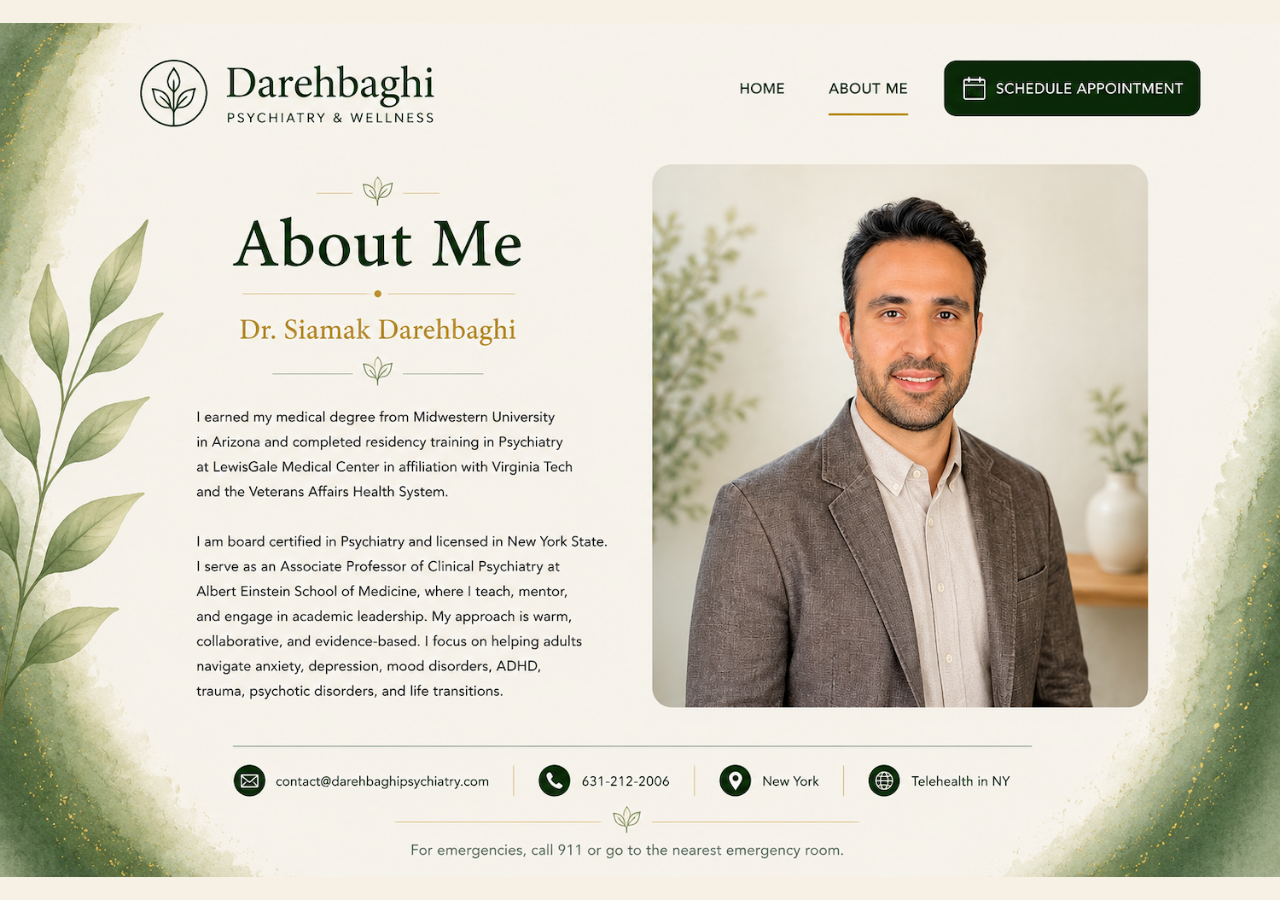
==== about.html @ 73bbe4ad "Add files via upload" ====
<!DOCTYPE html>
<html lang="en">
<head>
  <meta charset="UTF-8" />
  <meta name="viewport" content="width=device-width, initial-scale=1.0" />

  <title>About Dr. Siamak Darehbaghi | Board-Certified Psychiatrist in NY</title>
  <meta name="description" content="Dr. Siamak Darehbaghi is a board-certified psychiatrist licensed in New York State and Associate Professor of Clinical Psychiatry at Albert Einstein School of Medicine." />
  <meta name="robots" content="index, follow, max-image-preview:large" />
  <meta name="author" content="Darehbaghi Psychiatry & Wellness" />
  <link rel="canonical" href="https://darehbaghipsychiatry.com/about.html" />

  <meta property="og:type" content="profile" />
  <meta property="og:title" content="About Dr. Siamak Darehbaghi" />
  <meta property="og:description" content="Board-certified psychiatrist licensed in New York State." />
  <meta property="og:url" content="https://darehbaghipsychiatry.com/about.html" />
  <meta property="og:image" content="https://darehbaghipsychiatry.com/images/about-desktop.png" />
  <meta property="og:site_name" content="Darehbaghi Psychiatry & Wellness" />
  <meta property="og:locale" content="en_US" />

  <meta name="twitter:card" content="summary_large_image" />
  <meta name="twitter:title" content="About Dr. Siamak Darehbaghi" />
  <meta name="twitter:description" content="Board-certified psychiatrist licensed in New York State." />
  <meta name="twitter:image" content="https://darehbaghipsychiatry.com/images/about-desktop.png" />

  <link rel="icon" href="favicon.svg" type="image/svg+xml" />
  <link rel="manifest" href="site.webmanifest" />
  <link rel="preload" as="image" href="images/about-desktop.png" media="(min-width: 769px)" />
  <link rel="preload" as="image" href="images/about-phone.png" media="(max-width: 768px)" />
  <link rel="stylesheet" href="style.css" />

  <script type="application/ld+json">
{
  "@context": "https://schema.org",
  "@type": "Person",
  "@id": "https://darehbaghipsychiatry.com/about.html#dr-siamak-darehbaghi",
  "name": "Dr. Siamak Darehbaghi",
  "honorificPrefix": "Dr.",
  "jobTitle": "Board-Certified Psychiatrist",
  "worksFor": {
    "@id": "https://darehbaghipsychiatry.com/#practice"
  },
  "affiliation": {
    "@type": "EducationalOrganization",
    "name": "Albert Einstein School of Medicine"
  },
  "alumniOf": [
    {
      "@type": "EducationalOrganization",
      "name": "Midwestern University"
    },
    {
      "@type": "MedicalOrganization",
      "name": "LewisGale Medical Center"
    }
  ],
  "medicalSpecialty": "Psychiatry",
  "image": "https://darehbaghipsychiatry.com/images/about-desktop.png",
  "url": "https://darehbaghipsychiatry.com/about.html"
}
  </script>
  <script type="application/ld+json">
{
  "@context": "https://schema.org",
  "@type": [
    "MedicalBusiness",
    "Physician"
  ],
  "@id": "https://darehbaghipsychiatry.com/#practice",
  "name": "Darehbaghi Psychiatry & Wellness",
  "legalName": "Darehbaghi Psychiatry Wellness PLLC",
  "url": "https://darehbaghipsychiatry.com",
  "image": "https://darehbaghipsychiatry.com/images/home-desktop.png",
  "logo": "https://darehbaghipsychiatry.com/favicon.svg",
  "telephone": "+16312122006",
  "email": "contact@darehbaghipsychiatry.com",
  "address": {
    "@type": "PostalAddress",
    "addressRegion": "NY",
    "addressCountry": "US"
  },
  "areaServed": {
    "@type": "State",
    "name": "New York"
  },
  "medicalSpecialty": [
    "Psychiatry",
    "MentalHealth"
  ],
  "availableService": [
    {
      "@type": "MedicalTherapy",
      "name": "Psychiatric evaluation"
    },
    {
      "@type": "MedicalTherapy",
      "name": "Medication management"
    },
    {
      "@type": "MedicalTherapy",
      "name": "Supportive psychotherapy"
    },
    {
      "@type": "MedicalTherapy",
      "name": "Telehealth psychiatry in New York"
    }
  ],
  "knowsAbout": [
    "Anxiety",
    "Depression",
    "ADHD",
    "Mood disorders",
    "Trauma-related concerns",
    "Psychotic disorders",
    "Life transitions"
  ],
  "sameAs": [
    "https://care.headway.co/providers/siamak-darehbaghi-2"
  ]
}
  </script>
</head>

<body class="about">
  <main class="page-card" aria-label="About Dr. Siamak Darehbaghi">
    <picture>
      <source media="(max-width: 768px)" srcset="images/about-phone.png" />
      <img
        src="images/about-desktop.png"
        width="1500"
        height="1000"
        alt="About Dr. Siamak Darehbaghi, board-certified psychiatrist licensed in New York State and Associate Professor of Clinical Psychiatry at Albert Einstein School of Medicine."
        class="background-image"
        fetchpriority="high"
        decoding="async"
      />
    </picture>

    <a class="hotspot nav-home" href="index.html" aria-label="Home page"></a>
    <a class="hotspot about-logo-home" href="index.html" aria-label="Return to home from Darehbaghi Psychiatry & Wellness logo"></a>
    <a class="hotspot nav-about active-link" href="about.html" aria-label="About Dr. Siamak Darehbaghi"></a>
    <a class="hotspot schedule-link" href="https://care.headway.co/providers/siamak-darehbaghi-2" target="_blank" rel="noopener noreferrer" aria-label="Schedule an appointment through Headway"></a>
    <a class="hotspot email-link" href="mailto:contact@darehbaghipsychiatry.com" aria-label="Email contact@darehbaghipsychiatry.com"></a>
    <a class="hotspot phone-link" href="tel:+16312122006" aria-label="Call 631-212-2006"></a>

    <section class="sr-only" aria-label="About Dr. Siamak Darehbaghi">
      <h1>About Dr. Siamak Darehbaghi</h1>
      <p>Dr. Siamak Darehbaghi earned his medical degree from Midwestern University in Arizona and completed residency training in Psychiatry at LewisGale Medical Center in affiliation with Virginia Tech and the Veterans Affairs Health System.</p>
      <p>He is board certified in Psychiatry and licensed in New York State.</p>
      <p>He serves as an Associate Professor of Clinical Psychiatry at Albert Einstein School of Medicine, where he teaches, mentors, and engages in academic leadership.</p>
      <p>His approach is warm, collaborative, and evidence-based. He focuses on helping adults navigate anxiety, depression, mood disorders, ADHD, trauma, psychotic disorders, and life transitions.</p>
      <p>Email contact@darehbaghipsychiatry.com. Call 631-212-2006. For emergencies, call 911 or go to the nearest emergency room.</p>
    </section>
  </main>
</body>
</html>
---- style.css ----
* {
  box-sizing: border-box;
}

:root {
  --page-bg: #f6f0e5;
}

html,
body {
  margin: 0;
  min-height: 100%;
  background: var(--page-bg);
}

body {
  min-height: 100vh;
  display: flex;
  justify-content: center;
  align-items: center;
  overflow-x: hidden;
}

.page-card {
  position: relative;
  width: 100vw;
  max-width: calc(100vh * var(--ratio));
  aspect-ratio: var(--aspect);
  overflow: hidden;
  background: var(--page-bg);
}

body.home {
  --aspect: 1500 / 1000;
  --ratio: 1.50000000;
}

body.about {
  --aspect: 1500 / 1000;
  --ratio: 1.50000000;
}

.background-image {
  width: 100%;
  height: 100%;
  object-fit: contain;
  display: block;
  user-select: none;
  -webkit-user-drag: none;
}

.hotspot {
  position: absolute;
  display: block;
  z-index: 10;
  cursor: pointer;
  border-radius: 14px;
}

.hotspot:focus-visible {
  outline: 3px solid #b99a2d;
  outline-offset: 3px;
}

/*
  TESTING MODE:
  Uncomment this block to see the clickable areas.
*/
/*
.hotspot {
  border: 2px solid red;
  background: rgba(255, 0, 0, 0.10);
}
*/

/* HOME PAGE - DESKTOP */
body.home .nav-home {
  left: 76.5%;
  top: 8.0%;
  width: 5.8%;
  height: 4.0%;
}

body.home .nav-about {
  left: 83.6%;
  top: 8.0%;
  width: 9.0%;
  height: 4.0%;
}

body.home .schedule-link {
  left: 34.0%;
  top: 62.0%;
  width: 32.0%;
  height: 9.5%;
}

body.home .email-link {
  left: 16.0%;
  top: 78.0%;
  width: 24.0%;
  height: 5.2%;
}

body.home .phone-link {
  left: 41.8%;
  top: 78.0%;
  width: 13.0%;
  height: 5.2%;
}

/* ABOUT PAGE - DESKTOP */
body.about .nav-home {
  left: 56.0%;
  top: 6.7%;
  width: 5.2%;
  height: 3.6%;
}

body.about .nav-about {
  left: 62.7%;
  top: 6.7%;
  width: 8.5%;
  height: 3.6%;
}


/* ABOUT PAGE - LOGO HOME BUTTON */
body.about .about-logo-home {
  left: 10.5%;
  top: 3.6%;
  width: 24.0%;
  height: 9.2%;
}

/* Lowered and enlarged so the full schedule button is clickable */
body.about .schedule-link {
  left: 71.7%;
  top: 4.6%;
  width: 19.8%;
  height: 6.8%;
}

body.about .email-link {
  left: 17.8%;
  top: 87.0%;
  width: 20.5%;
  height: 4.8%;
}

body.about .phone-link {
  left: 41.3%;
  top: 86.9%;
  width: 12.5%;
  height: 4.8%;
}

/* Search-readable and screen-reader accessible text that mirrors the image content */
.sr-only {
  position: absolute;
  width: 1px;
  height: 1px;
  padding: 0;
  margin: -1px;
  overflow: hidden;
  clip: rect(0, 0, 0, 0);
  white-space: nowrap;
  border: 0;
}

@media (max-width: 768px) {
  body {
    display: block;
    min-height: 100vh;
    overflow-y: auto;
  }

  .page-card {
    width: 100vw;
    max-width: none;
    height: auto;
    overflow: visible;
    box-shadow: none;
  }

  body.home {
    --aspect: 850 / 1795;
    --ratio: 0.47353760;
  }

  body.about {
    --aspect: 850 / 1843;
    --ratio: 0.46120456;
  }

  .background-image {
    width: 100%;
    height: auto;
    object-fit: contain;
  }

  /* HOME PAGE - PHONE */
  body.home .nav-home {
    left: 36.8%;
    top: 6.2%;
    width: 10.0%;
    height: 2.8%;
  }

  body.home .nav-about {
    left: 52.0%;
    top: 6.2%;
    width: 16.0%;
    height: 2.8%;
  }

  body.home .schedule-link {
    left: 18.0%;
    top: 47.1%;
    width: 64.0%;
    height: 7.2%;
  }

  body.home .email-link {
    left: 21.0%;
    top: 58.6%;
    width: 61.0%;
    height: 4.7%;
  }

  body.home .phone-link {
    left: 21.0%;
    top: 66.0%;
    width: 40.0%;
    height: 4.5%;
  }

  /* ABOUT PAGE - PHONE */
  body.about .nav-home {
    left: 36.8%;
    top: 5.7%;
    width: 10.0%;
    height: 2.5%;
  }

  body.about .nav-about {
    left: 52.0%;
    top: 5.7%;
    width: 16.0%;
    height: 2.5%;
  }


  /* ABOUT PAGE - PHONE LOGO HOME BUTTON
     Hidden on phone because the phone about page does not have the top-left logo. */
  body.about .about-logo-home {
    left: 0;
    top: 0;
    width: 0;
    height: 0;
  }

  body.about .schedule-link,
  body.about .email-link,
  body.about .phone-link {
    left: 0;
    top: 0;
    width: 0;
    height: 0;
  }
}
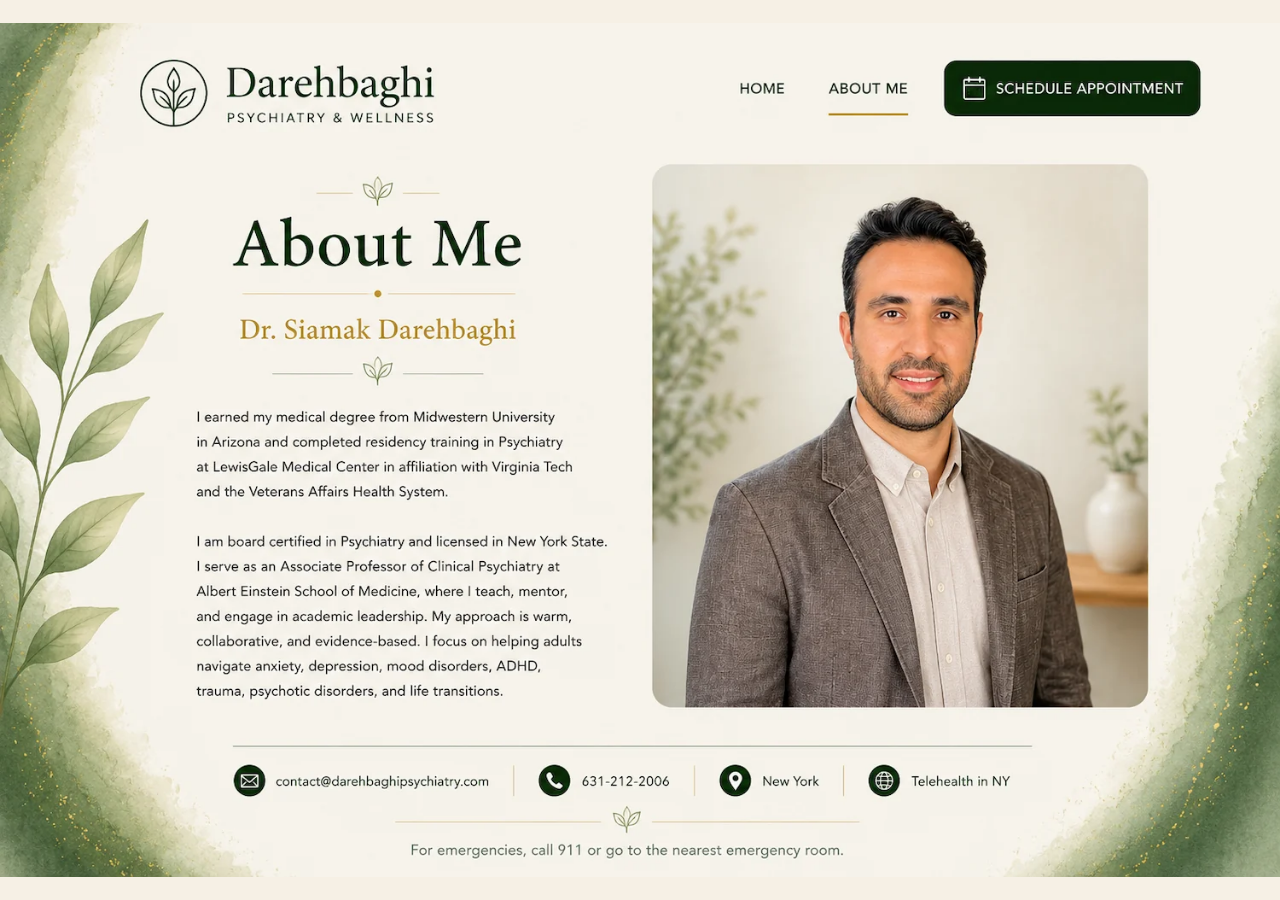
==== commit 4de4459c: "Add files via upload" ====
--- a/about.html
+++ b/about.html
@@ -3,13 +3,12 @@
 <head>
   <meta charset="UTF-8" />
   <meta name="viewport" content="width=device-width, initial-scale=1.0" />
-
   <title>About Dr. Siamak Darehbaghi | Board-Certified Psychiatrist in NY</title>
   <meta name="description" content="Dr. Siamak Darehbaghi is a board-certified psychiatrist licensed in New York State and Associate Professor of Clinical Psychiatry at Albert Einstein School of Medicine." />
   <meta name="robots" content="index, follow, max-image-preview:large" />
   <meta name="author" content="Darehbaghi Psychiatry & Wellness" />
+  <meta name="theme-color" content="#0d3b1d" />
   <link rel="canonical" href="https://darehbaghipsychiatry.com/about.html" />
-
   <meta property="og:type" content="profile" />
   <meta property="og:title" content="About Dr. Siamak Darehbaghi" />
   <meta property="og:description" content="Board-certified psychiatrist licensed in New York State." />
@@ -17,20 +16,16 @@
   <meta property="og:image" content="https://darehbaghipsychiatry.com/images/about-desktop.png" />
   <meta property="og:site_name" content="Darehbaghi Psychiatry & Wellness" />
   <meta property="og:locale" content="en_US" />
-
   <meta name="twitter:card" content="summary_large_image" />
   <meta name="twitter:title" content="About Dr. Siamak Darehbaghi" />
   <meta name="twitter:description" content="Board-certified psychiatrist licensed in New York State." />
   <meta name="twitter:image" content="https://darehbaghipsychiatry.com/images/about-desktop.png" />
-
   <link rel="icon" href="favicon.svg" type="image/svg+xml" />
   <link rel="manifest" href="site.webmanifest" />
-  <link rel="preload" as="image" href="images/about-desktop.png" media="(min-width: 769px)" />
-  <link rel="preload" as="image" href="images/about-phone.png" media="(max-width: 768px)" />
+  <link rel="preload" as="image" href="images/about-desktop.webp" media="(min-width: 769px)" />
+  <link rel="preload" as="image" href="images/about-phone.webp" media="(max-width: 768px)" />
   <link rel="stylesheet" href="style.css" />
-
-  <script type="application/ld+json">
-{
+  <script type="application/ld+json">{
   "@context": "https://schema.org",
   "@type": "Person",
   "@id": "https://darehbaghipsychiatry.com/about.html#dr-siamak-darehbaghi",
@@ -57,10 +52,8 @@
   "medicalSpecialty": "Psychiatry",
   "image": "https://darehbaghipsychiatry.com/images/about-desktop.png",
   "url": "https://darehbaghipsychiatry.com/about.html"
-}
-  </script>
-  <script type="application/ld+json">
-{
+}</script>
+  <script type="application/ld+json">{
   "@context": "https://schema.org",
   "@type": [
     "MedicalBusiness",
@@ -98,10 +91,6 @@
     },
     {
       "@type": "MedicalTherapy",
-      "name": "Supportive psychotherapy"
-    },
-    {
-      "@type": "MedicalTherapy",
       "name": "Telehealth psychiatry in New York"
     }
   ],
@@ -115,34 +104,25 @@
     "Life transitions"
   ],
   "sameAs": [
-    "https://care.headway.co/providers/siamak-darehbaghi-2"
+    "https://care.headway.co/providers/siamak-darehbaghi-2",
+    "https://dpwny.com"
   ]
-}
-  </script>
+}</script>
 </head>
-
 <body class="about">
   <main class="page-card" aria-label="About Dr. Siamak Darehbaghi">
     <picture>
+      <source media="(max-width: 768px)" srcset="images/about-phone.webp" type="image/webp" />
       <source media="(max-width: 768px)" srcset="images/about-phone.png" />
-      <img
-        src="images/about-desktop.png"
-        width="1500"
-        height="1000"
-        alt="About Dr. Siamak Darehbaghi, board-certified psychiatrist licensed in New York State and Associate Professor of Clinical Psychiatry at Albert Einstein School of Medicine."
-        class="background-image"
-        fetchpriority="high"
-        decoding="async"
-      />
+      <source srcset="images/about-desktop.webp" type="image/webp" />
+      <img src="images/about-desktop.png" width="1500" height="1000" alt="About Dr. Siamak Darehbaghi, board-certified psychiatrist licensed in New York State and Associate Professor of Clinical Psychiatry at Albert Einstein School of Medicine." class="background-image" fetchpriority="high" decoding="async" />
     </picture>
-
     <a class="hotspot nav-home" href="index.html" aria-label="Home page"></a>
     <a class="hotspot about-logo-home" href="index.html" aria-label="Return to home from Darehbaghi Psychiatry & Wellness logo"></a>
     <a class="hotspot nav-about active-link" href="about.html" aria-label="About Dr. Siamak Darehbaghi"></a>
     <a class="hotspot schedule-link" href="https://care.headway.co/providers/siamak-darehbaghi-2" target="_blank" rel="noopener noreferrer" aria-label="Schedule an appointment through Headway"></a>
     <a class="hotspot email-link" href="mailto:contact@darehbaghipsychiatry.com" aria-label="Email contact@darehbaghipsychiatry.com"></a>
     <a class="hotspot phone-link" href="tel:+16312122006" aria-label="Call 631-212-2006"></a>
-
     <section class="sr-only" aria-label="About Dr. Siamak Darehbaghi">
       <h1>About Dr. Siamak Darehbaghi</h1>
       <p>Dr. Siamak Darehbaghi earned his medical degree from Midwestern University in Arizona and completed residency training in Psychiatry at LewisGale Medical Center in affiliation with Virginia Tech and the Veterans Affairs Health System.</p>
--- a/style.css
+++ b/style.css
@@ -64,7 +64,7 @@
 
 /*
   TESTING MODE:
-  Uncomment this block to see the clickable areas.
+  Uncomment this block to see clickable areas.
 */
 /*
 .hotspot {
@@ -124,16 +124,13 @@
   height: 3.6%;
 }
 
-
-/* ABOUT PAGE - LOGO HOME BUTTON */
 body.about .about-logo-home {
-  left: 10.5%;
-  top: 3.6%;
-  width: 24.0%;
+  left: 10.3%;
+  top: 3.7%;
+  width: 24.5%;
   height: 9.2%;
 }
 
-/* Lowered and enlarged so the full schedule button is clickable */
 body.about .schedule-link {
   left: 71.7%;
   top: 4.6%;
@@ -189,8 +186,8 @@
   }
 
   body.about {
-    --aspect: 850 / 1843;
-    --ratio: 0.46120456;
+    --aspect: 850 / 1838;
+    --ratio: 0.46245919;
   }
 
   .background-image {
@@ -250,16 +247,7 @@
     height: 2.5%;
   }
 
-
-  /* ABOUT PAGE - PHONE LOGO HOME BUTTON
-     Hidden on phone because the phone about page does not have the top-left logo. */
-  body.about .about-logo-home {
-    left: 0;
-    top: 0;
-    width: 0;
-    height: 0;
-  }
-
+  body.about .about-logo-home,
   body.about .schedule-link,
   body.about .email-link,
   body.about .phone-link {
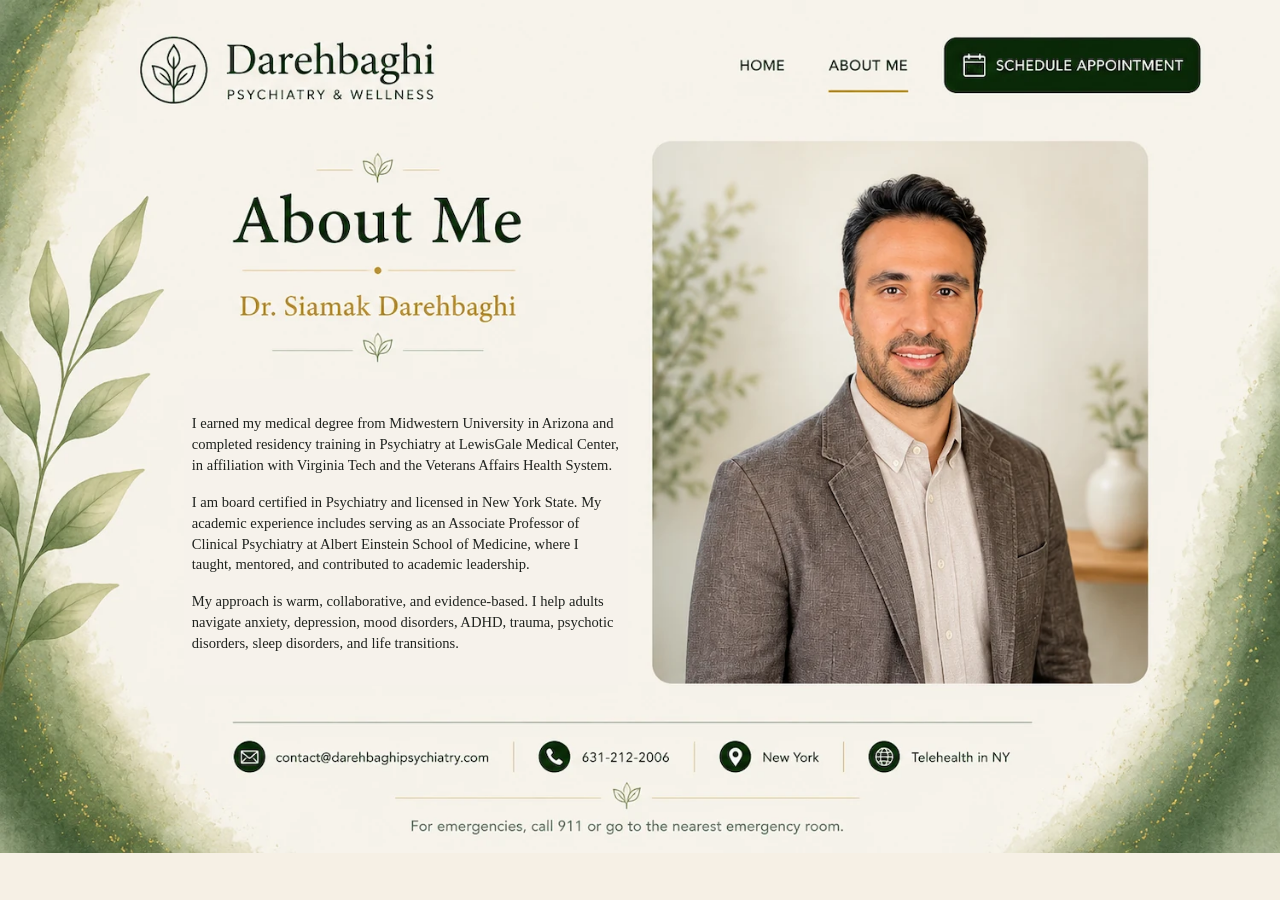
==== commit 390ed7f8: "Add files via upload" ====
--- a/about.html
+++ b/about.html
@@ -1,136 +1,9 @@
 <!DOCTYPE html>
-<html lang="en">
-<head>
-  <meta charset="UTF-8" />
-  <meta name="viewport" content="width=device-width, initial-scale=1.0" />
-  <title>About Dr. Siamak Darehbaghi | Board-Certified Psychiatrist in NY</title>
-  <meta name="description" content="Dr. Siamak Darehbaghi is a board-certified psychiatrist licensed in New York State and Associate Professor of Clinical Psychiatry at Albert Einstein School of Medicine." />
-  <meta name="robots" content="index, follow, max-image-preview:large" />
-  <meta name="author" content="Darehbaghi Psychiatry & Wellness" />
-  <meta name="theme-color" content="#0d3b1d" />
-  <link rel="canonical" href="https://darehbaghipsychiatry.com/about.html" />
-  <meta property="og:type" content="profile" />
-  <meta property="og:title" content="About Dr. Siamak Darehbaghi" />
-  <meta property="og:description" content="Board-certified psychiatrist licensed in New York State." />
-  <meta property="og:url" content="https://darehbaghipsychiatry.com/about.html" />
-  <meta property="og:image" content="https://darehbaghipsychiatry.com/images/about-desktop.png" />
-  <meta property="og:site_name" content="Darehbaghi Psychiatry & Wellness" />
-  <meta property="og:locale" content="en_US" />
-  <meta name="twitter:card" content="summary_large_image" />
-  <meta name="twitter:title" content="About Dr. Siamak Darehbaghi" />
-  <meta name="twitter:description" content="Board-certified psychiatrist licensed in New York State." />
-  <meta name="twitter:image" content="https://darehbaghipsychiatry.com/images/about-desktop.png" />
-  <link rel="icon" href="favicon.svg" type="image/svg+xml" />
-  <link rel="manifest" href="site.webmanifest" />
-  <link rel="preload" as="image" href="images/about-desktop.webp" media="(min-width: 769px)" />
-  <link rel="preload" as="image" href="images/about-phone.webp" media="(max-width: 768px)" />
-  <link rel="stylesheet" href="style.css" />
-  <script type="application/ld+json">{
-  "@context": "https://schema.org",
-  "@type": "Person",
-  "@id": "https://darehbaghipsychiatry.com/about.html#dr-siamak-darehbaghi",
-  "name": "Dr. Siamak Darehbaghi",
-  "honorificPrefix": "Dr.",
-  "jobTitle": "Board-Certified Psychiatrist",
-  "worksFor": {
-    "@id": "https://darehbaghipsychiatry.com/#practice"
-  },
-  "affiliation": {
-    "@type": "EducationalOrganization",
-    "name": "Albert Einstein School of Medicine"
-  },
-  "alumniOf": [
-    {
-      "@type": "EducationalOrganization",
-      "name": "Midwestern University"
-    },
-    {
-      "@type": "MedicalOrganization",
-      "name": "LewisGale Medical Center"
-    }
-  ],
-  "medicalSpecialty": "Psychiatry",
-  "image": "https://darehbaghipsychiatry.com/images/about-desktop.png",
-  "url": "https://darehbaghipsychiatry.com/about.html"
-}</script>
-  <script type="application/ld+json">{
-  "@context": "https://schema.org",
-  "@type": [
-    "MedicalBusiness",
-    "Physician"
-  ],
-  "@id": "https://darehbaghipsychiatry.com/#practice",
-  "name": "Darehbaghi Psychiatry & Wellness",
-  "legalName": "Darehbaghi Psychiatry Wellness PLLC",
-  "url": "https://darehbaghipsychiatry.com",
-  "image": "https://darehbaghipsychiatry.com/images/home-desktop.png",
-  "logo": "https://darehbaghipsychiatry.com/favicon.svg",
-  "telephone": "+16312122006",
-  "email": "contact@darehbaghipsychiatry.com",
-  "address": {
-    "@type": "PostalAddress",
-    "addressRegion": "NY",
-    "addressCountry": "US"
-  },
-  "areaServed": {
-    "@type": "State",
-    "name": "New York"
-  },
-  "medicalSpecialty": [
-    "Psychiatry",
-    "MentalHealth"
-  ],
-  "availableService": [
-    {
-      "@type": "MedicalTherapy",
-      "name": "Psychiatric evaluation"
-    },
-    {
-      "@type": "MedicalTherapy",
-      "name": "Medication management"
-    },
-    {
-      "@type": "MedicalTherapy",
-      "name": "Telehealth psychiatry in New York"
-    }
-  ],
-  "knowsAbout": [
-    "Anxiety",
-    "Depression",
-    "ADHD",
-    "Mood disorders",
-    "Trauma-related concerns",
-    "Psychotic disorders",
-    "Life transitions"
-  ],
-  "sameAs": [
-    "https://care.headway.co/providers/siamak-darehbaghi-2",
-    "https://dpwny.com"
-  ]
-}</script>
-</head>
-<body class="about">
-  <main class="page-card" aria-label="About Dr. Siamak Darehbaghi">
-    <picture>
-      <source media="(max-width: 768px)" srcset="images/about-phone.webp" type="image/webp" />
-      <source media="(max-width: 768px)" srcset="images/about-phone.png" />
-      <source srcset="images/about-desktop.webp" type="image/webp" />
-      <img src="images/about-desktop.png" width="1500" height="1000" alt="About Dr. Siamak Darehbaghi, board-certified psychiatrist licensed in New York State and Associate Professor of Clinical Psychiatry at Albert Einstein School of Medicine." class="background-image" fetchpriority="high" decoding="async" />
-    </picture>
-    <a class="hotspot nav-home" href="index.html" aria-label="Home page"></a>
-    <a class="hotspot about-logo-home" href="index.html" aria-label="Return to home from Darehbaghi Psychiatry & Wellness logo"></a>
-    <a class="hotspot nav-about active-link" href="about.html" aria-label="About Dr. Siamak Darehbaghi"></a>
-    <a class="hotspot schedule-link" href="https://care.headway.co/providers/siamak-darehbaghi-2" target="_blank" rel="noopener noreferrer" aria-label="Schedule an appointment through Headway"></a>
-    <a class="hotspot email-link" href="mailto:contact@darehbaghipsychiatry.com" aria-label="Email contact@darehbaghipsychiatry.com"></a>
-    <a class="hotspot phone-link" href="tel:+16312122006" aria-label="Call 631-212-2006"></a>
-    <section class="sr-only" aria-label="About Dr. Siamak Darehbaghi">
-      <h1>About Dr. Siamak Darehbaghi</h1>
-      <p>Dr. Siamak Darehbaghi earned his medical degree from Midwestern University in Arizona and completed residency training in Psychiatry at LewisGale Medical Center in affiliation with Virginia Tech and the Veterans Affairs Health System.</p>
-      <p>He is board certified in Psychiatry and licensed in New York State.</p>
-      <p>He serves as an Associate Professor of Clinical Psychiatry at Albert Einstein School of Medicine, where he teaches, mentors, and engages in academic leadership.</p>
-      <p>His approach is warm, collaborative, and evidence-based. He focuses on helping adults navigate anxiety, depression, mood disorders, ADHD, trauma, psychotic disorders, and life transitions.</p>
-      <p>Email contact@darehbaghipsychiatry.com. Call 631-212-2006. For emergencies, call 911 or go to the nearest emergency room.</p>
-    </section>
-  </main>
-</body>
-</html>
+
+<html lang="en"><head><meta charset="utf-8"/><meta content="width=device-width,initial-scale=1" name="viewport"/><meta content="#f6f0e5" name="theme-color"/><meta content="index,follow,max-image-preview:large" name="robots"/><title>About Dr. Siamak Darehbaghi | NY Psychiatrist &amp; Sleep Concerns</title><meta content="Meet Dr. Siamak Darehbaghi, a board-certified New York psychiatrist providing care for anxiety, depression, ADHD, mood and sleep disorders, trauma, and life transitions." name="description"/><link href="https://darehbaghipsychiatry.com/about.html" rel="canonical"/><meta content="website" property="og:type"/><meta content="Darehbaghi Psychiatry &amp; Wellness" property="og:site_name"/><meta content="About Dr. Siamak Darehbaghi | NY Psychiatrist &amp; Sleep Concerns" property="og:title"/><meta content="Meet Dr. Siamak Darehbaghi, a board-certified New York psychiatrist providing care for anxiety, depression, ADHD, mood and sleep disorders, trauma, and life transitions." property="og:description"/><meta content="https://darehbaghipsychiatry.com/about.html" property="og:url"/><meta content="https://darehbaghipsychiatry.com/images/about-desktop.png" property="og:image"/><meta content="summary_large_image" name="twitter:card"/><link href="style.css" rel="stylesheet"/><link as="image" href="images/about-desktop.webp" media="(min-width:769px)" rel="preload"/><link as="image" href="images/about-phone.webp" media="(max-width:768px)" rel="preload"/><script type="application/ld+json">{"@context":"https://schema.org","@type":"WebPage","url":"https://darehbaghipsychiatry.com/about.html","name":"About Dr. Siamak Darehbaghi | NY Psychiatrist & Sleep Concerns","inLanguage":"en-US","description":"Meet Dr. Siamak Darehbaghi, a board-certified New York psychiatrist providing care for anxiety, depression, ADHD, mood and sleep disorders, trauma, and life transitions."}</script><script type="application/ld+json">{"@context":"https://schema.org","@type":"MedicalOrganization","@id":"https://darehbaghipsychiatry.com/#organization","name":"Darehbaghi Psychiatry & Wellness","url":"https://darehbaghipsychiatry.com/","email":"contact@darehbaghipsychiatry.com","telephone":"+1-631-212-2006","medicalSpecialty":"Psychiatry","areaServed":{"@type":"State","name":"New York"},"sameAs":["https://secure.helloalma.com/providers/siamak-darehbaghi/","https://care.headway.co/providers/siamak-darehbaghi-2"]}</script><script type="application/ld+json">{"@context":"https://schema.org","@type":"Physician","@id":"https://darehbaghipsychiatry.com/about.html#physician","name":"Dr. Siamak Darehbaghi","description":"Board-certified New York psychiatrist providing adult psychiatric care, including evaluation and treatment of sleep-related concerns.","medicalSpecialty":"Psychiatry","url":"https://darehbaghipsychiatry.com/about.html","worksFor":{"@id":"https://darehbaghipsychiatry.com/#organization"},"knowsAbout":["Anxiety","Depression","Mood disorders","ADHD","Trauma-related conditions","Psychotic disorders","Sleep disorders","Life transitions"]}</script><link href="/favicon.svg" rel="icon" type="image/svg+xml"/><link href="/favicon.ico" rel="icon" sizes="any" type="image/x-icon"/><link href="/apple-touch-icon.png" rel="apple-touch-icon"/></head><body class="about"><main><h1 class="sr-only">About Dr. Siamak Darehbaghi</h1><div class="artwork about-art"><picture><source media="(max-width:768px)" srcset="images/about-phone.webp" type="image/webp"/><source media="(max-width:768px)" srcset="images/about-phone.png"/><source srcset="images/about-desktop.webp" type="image/webp"/><img alt="Dr. Siamak Darehbaghi: biography, qualifications and portrait." decoding="async" fetchpriority="high" height="1000" src="images/about-desktop.png" width="1500"/></picture>
+<a aria-label="Home" class="hotspot nav-home" href="index.html"></a><a aria-label="About Me" class="hotspot nav-about" href="about.html"></a>
+<a aria-label="Choose an appointment scheduling option" class="hotspot artwork-schedule" href="index.html#schedule"></a>
+<a aria-label="Email Darehbaghi Psychiatry &amp; Wellness" class="hotspot contact-email" href="mailto:contact@darehbaghipsychiatry.com"></a>
+<a aria-label="Call 631-212-2006" class="hotspot contact-phone" href="tel:+16312122006"></a>
+<a aria-label="Darehbaghi logo — return to Home" class="hotspot about-logo" href="index.html"></a>
+<div aria-label="Updated physician biography" class="updated-bio"><p>I earned my medical degree from Midwestern University in Arizona and completed residency training in Psychiatry at LewisGale Medical Center, in affiliation with Virginia Tech and the Veterans Affairs Health System.</p><p>I am board certified in Psychiatry and licensed in New York State. My academic experience includes serving as an Associate Professor of Clinical Psychiatry at Albert Einstein School of Medicine, where I taught, mentored, and contributed to academic leadership.</p><p>My approach is warm, collaborative, and evidence-based. I help adults navigate anxiety, depression, mood disorders, ADHD, trauma, psychotic disorders, sleep disorders, and life transitions.</p></div></div><div class="about-mobile-booking"><a href="index.html#schedule">Schedule an appointment · Alma or Headway</a></div><section aria-label="Physician biography" class="sr-only"><h2>Education, experience, and approach</h2><p>I earned my medical degree from Midwestern University in Arizona and completed residency training in Psychiatry at LewisGale Medical Center, in affiliation with Virginia Tech and the Veterans Affairs Health System.</p><p>I am board certified in Psychiatry and licensed in New York State. My academic experience includes serving as an Associate Professor of Clinical Psychiatry at Albert Einstein School of Medicine, where I taught, mentored, and contributed to academic leadership.</p><p>My approach is warm, collaborative, and evidence-based. I help adults navigate anxiety, depression, mood disorders, ADHD, trauma, psychotic disorders, sleep disorders, and life transitions.</p></section></main></body></html>
--- a/style.css
+++ b/style.css
@@ -1,259 +1,363 @@
-* {
-  box-sizing: border-box;
-}
-
-:root {
-  --page-bg: #f6f0e5;
-}
-
-html,
-body {
-  margin: 0;
-  min-height: 100%;
-  background: var(--page-bg);
-}
-
-body {
-  min-height: 100vh;
-  display: flex;
-  justify-content: center;
-  align-items: center;
-  overflow-x: hidden;
-}
-
-.page-card {
-  position: relative;
-  width: 100vw;
-  max-width: calc(100vh * var(--ratio));
-  aspect-ratio: var(--aspect);
+*{box-sizing:border-box}html{scroll-behavior:smooth}body{margin:0;background:#f6f0e5;color:#14391f;font-family:Arial,Helvetica,sans-serif}a:focus-visible,summary:focus-visible{outline:3px solid #bf9733;outline-offset:3px}.artwork{width:min(100%,1500px);margin:0 auto;position:relative;aspect-ratio:3/2}.artwork picture,.artwork img{display:block;width:100%;height:100%}.artwork img{object-fit:contain}.hotspot{position:absolute;z-index:2;display:block;border-radius:8px}.home-art .nav-home{left:77.3%;top:7%;width:6%;height:6%}.home-art .nav-about{left:84.4%;top:7%;width:10%;height:6%}.home-art .artwork-schedule{left:34.4%;top:61.7%;width:31.4%;height:10.5%}.home-art .contact-email{left:16.6%;top:77.4%;width:23.3%;height:6%}.home-art .contact-phone{left:42.2%;top:77.4%;width:13%;height:6%}.about-art .nav-home{left:56.5%;top:5.2%;width:6.7%;height:6%}.about-art .nav-about{left:63.5%;top:5.2%;width:8%;height:6%}.about-art .artwork-schedule{left:73%;top:3.6%;width:20.5%;height:8%}.about-art .about-logo{left:10.5%;top:3.6%;width:27%;height:10%}.about-art .contact-email{left:18%;top:86%;width:20%;height:6%}.about-art .contact-phone{left:42%;top:86%;width:13%;height:6%}.booking{max-width:1100px;margin:0 auto;padding:58px 28px 75px;scroll-margin-top:15px}.section-eyebrow{text-align:center;letter-spacing:.19em;font-size:12px;color:#947426;font-weight:bold}.booking h2{text-align:center;font-family:Georgia,serif;font-size:clamp(30px,4vw,48px);font-weight:normal;margin:12px 0}.intro{text-align:center;max-width:680px;margin:0 auto 28px;line-height:1.6;color:#526152}.booking-grid{display:grid;grid-template-columns:repeat(2,minmax(0,1fr));gap:22px}.provider-card{border:1px solid #ded8c9;background:#fffaf1;padding:28px;border-radius:20px;box-shadow:0 8px 25px #183e1d0d;display:flex;flex-direction:column;align-items:stretch}.card-top{display:flex;align-items:center;justify-content:space-between;gap:10px}.provider-name{font-size:13px;letter-spacing:.16em;color:#ae8525;font-weight:bold}.tag{font-size:11px;background:#e8eddf;padding:6px 9px;border-radius:18px;color:#385b3e}.provider-card h3{font-family:Georgia,serif;font-size:29px;font-weight:normal;margin:15px 0 9px}.provider-card>p{line-height:1.58;color:#4f5e51;font-size:15px;margin:0 0 22px;flex:1}.primary-cta{background:#153d20;color:#fff;text-decoration:none;padding:17px 20px;border-radius:12px;display:flex;justify-content:space-between;gap:10px;font-weight:600;min-height:54px;align-items:center}.primary-cta:hover{background:#24542d}.insurances{margin-top:18px;border-top:1px solid #dbd7ca;padding-top:16px}.insurances summary{cursor:pointer;font-size:14px;font-weight:600;display:flex;justify-content:space-between;gap:12px;list-style:none}.insurances summary::-webkit-details-marker{display:none}.insurances[open] summary span{transform:rotate(180deg)}.plan-note{font-size:12px!important;line-height:1.6!important;color:#647064!important;margin:14px 0 0!important}.plan-list{columns:2;column-gap:18px;padding-left:18px;font-size:13px;line-height:1.6;margin-bottom:0}.plan-list li{break-inside:avoid;margin-bottom:6px}.disclaimer{text-align:center;font-size:12px;line-height:1.5;color:#647064;margin:26px auto 0;max-width:740px}.sr-only{position:absolute!important;width:1px!important;height:1px!important;padding:0!important;margin:-1px!important;overflow:hidden!important;clip:rect(0,0,0,0)!important;white-space:nowrap!important;border:0!important}/* Testing overlay: add ?debug=1 to URL and run debug snippet from README instead. */@media(max-width:768px){.artwork{aspect-ratio:auto}.home-art{aspect-ratio:850/1795}.about-art{aspect-ratio:850/1838}.home-art .nav-home{left:35.5%;top:5.6%;width:12%;height:4%}.home-art .nav-about{left:51%;top:5.6%;width:18%;height:4%}.home-art .artwork-schedule{left:17%;top:46%;width:66%;height:8%}.home-art .contact-email{left:20%;top:57.6%;width:62%;height:5%}.home-art .contact-phone{left:20%;top:64.6%;width:44%;height:5%}.about-art .nav-home{left:35%;top:4.4%;width:13%;height:4%}.about-art .nav-about{left:51%;top:4.4%;width:19%;height:4%}.about-art .artwork-schedule,.about-art .contact-email,.about-art .contact-phone,.about-art .about-logo{display:none}.booking{padding:38px 17px 54px}.booking-grid{grid-template-columns:1fr}.provider-card{padding:23px}.plan-list{columns:1}.booking h2{font-size:35px}}@media(prefers-reduced-motion:reduce){html{scroll-behavior:auto}}
+/* Scheduling choices are visible below the artwork on every device. */
+.booking-grid{grid-template-columns:minmax(0,1fr);max-width:820px;margin:0 auto}
+.provider-card{padding:28px 34px}
+@media(max-width:768px){.provider-card{padding:23px}}
+
+.about-mobile-booking{display:none}
+@media(max-width:768px){.about-mobile-booking{display:block;text-align:center;padding:12px 18px 22px}.about-mobile-booking a{display:block;background:#153d20;color:white;text-decoration:none;padding:16px;border-radius:12px;font-weight:600}}
+
+/* Parallel insurance scheduling layout, desktop and mobile */
+.booking-grid {display:grid;grid-template-columns:repeat(2,minmax(0,1fr));max-width:1100px;margin:0 auto;align-items:start;gap:22px}
+.provider-card {padding:26px;min-width:0}
+.provider-card>p {flex:0 0 auto;min-height:118px;margin-bottom:16px}
+.provider-card .primary-cta {margin-top:auto}
+.plan-list {columns:1}
+@media(max-width:768px) {
+  .booking-grid {grid-template-columns:minmax(0,1fr)}
+  .provider-card>p {min-height:0}
+}
+/* Replacement for the original raster Headway-only button.
+   Flat green HTML overlay keeps the original image completely unchanged. */
+.home-art .artwork-schedule {
+  z-index:5;
+  background:#153d20;
+  display:flex;
+  justify-content:center;
+  align-items:center;
+  color:#fff;
+  font-family:Arial,Helvetica,sans-serif;
+  font-size:clamp(13px,1.85vw,25px);
+  font-weight:600;
+  letter-spacing:.06em;
+  border-radius:15px;
+  text-decoration:none;
+  box-shadow:0 8px 17px rgba(22,40,20,.15);
+}
+.home-art .artwork-schedule:hover {background:#24542d}
+@media(max-width:768px) {
+  .home-art .artwork-schedule {
+    border-radius:16px;
+    font-size:clamp(13px,3.7vw,28px);
+    text-align:center;
+    padding:8px;
+  }
+}
+
+/* Harmonized lettering: same refined serif as the site's section headings. */
+.home-art .artwork-schedule {
+  font-family: Georgia, "Times New Roman", serif;
+  font-weight: 400;
+  letter-spacing: .055em;
+  font-size: clamp(14px, 2.15vw, 27px);
+}
+.about-mobile-booking a {
+  font-family: Georgia, "Times New Roman", serif;
+  font-weight: 400;
+  font-size: clamp(16px, 4.3vw, 21px);
+  letter-spacing: .01em;
+  line-height: 1.5;
+}
+@media (max-width:768px) {
+  .home-art .artwork-schedule {
+    font-family: Georgia, "Times New Roman", serif;
+    font-weight:400;
+    font-size:clamp(15px,4.5vw,23px);
+    letter-spacing:.02em;
+  }
+}
+
+/* FINAL POLISH — centered, one-line Home appointment button on desktop */
+.home-art .artwork-schedule {
+  box-sizing:border-box;
+  display:flex;
+  justify-content:center;
+  align-items:center;
+  padding:0 8px;
+  text-align:center;
+  white-space:nowrap;
+  line-height:1;
+  font-family:Georgia,"Times New Roman",serif;
+  font-weight:400;
+  letter-spacing:0;
+  font-size:clamp(12px,1.65vw,23px);
+  text-transform:none;
+}
+/* Keep the updated historical bio in actual accessible HTML.
+   This overlays only the biography region; the portrait is untouched. */
+.about-art .updated-bio {
+  position:absolute;
+  z-index:3;
+  left:14.7%;
+  top:59.4%;
+  width:34.5%;
+  height:22%;
+  padding:9px 8px;
+  background:#f6f2eb;
+  color:#1e2520;
+  display:flex;
+  align-items:flex-start;
+  justify-content:center;
+}
+.about-art .updated-bio p {
+  margin:0;
+  font-family:Arial,Helvetica,sans-serif;
+  font-size:clamp(9px,1.03vw,15px);
+  line-height:1.75;
+  font-weight:400;
+  text-align:left;
+}
+.about-mobile-booking a {
+  font-family:Georgia,"Times New Roman",serif;
+  font-size:clamp(16px,4vw,20px);
+  line-height:1.35;
+  font-weight:400;
+  letter-spacing:0;
+}
+@media (max-width:768px) {
+ .home-art .artwork-schedule {
+    white-space:nowrap;
+    font-family:Georgia,"Times New Roman",serif;
+    font-size:clamp(13px,4.1vw,21px);
+    letter-spacing:0;
+    padding:0 5px;
+ }
+ .about-art .updated-bio {
+    left:21%;
+    top:69.1%;
+    width:58%;
+    height:18.1%;
+    background:#fbf4eb;
+    padding:6px 9px;
+    align-items:flex-start;
+ }
+ .about-art .updated-bio p {
+    font-family:Georgia,"Times New Roman",serif;
+    font-size:clamp(9px,2.28vw,20px);
+    line-height:1.52;
+    text-align:center;
+ }
+}
+
+/* Final unified appointment design: matching compact calendar icon and one-line label. */
+.home-art .artwork-schedule {
+  left:34.4%; top:61.7%; width:31.4%; height:10.5%;
+  display:flex; justify-content:center; align-items:center;
+  gap:clamp(8px,1vw,15px);
+  padding:0 clamp(10px,1.5vw,20px);
+  background:#153d20; color:#ffffff;
+  font-family:Arial,Helvetica,sans-serif;
+  font-weight:500; font-size:clamp(12px,1.62vw,22px);
+  letter-spacing:.01em; line-height:1.15;
+  text-align:center; text-transform:none;
+  white-space:nowrap; border-radius:14px;
+}
+.home-art .artwork-schedule .calendar-mark {
+  display:block; flex:0 0 auto;
+  width:clamp(21px,3.3vw,43px); height:auto;
+}
+.home-art .artwork-schedule .booking-label { display:block; white-space:nowrap; }
+
+/* One single typographic treatment across the three complete About paragraphs.
+   The unchanged original photograph is the base layer; the full bio is rendered
+   as accessible HTML on a cream-colored surface in the text region only. */
+.about-art .updated-bio {
+  left:14.35%; top:44.4%; width:34.75%; height:35.9%;
+  padding:7px 8px 4px; box-sizing:border-box;
+  display:flex; flex-direction:column; justify-content:center;
+  align-items:stretch; gap:clamp(8px,1.25vw,18px);
+  background:#f6f2eb; color:#20231f; z-index:3;
+}
+.about-art .updated-bio p {
+  font-family:Georgia,"Times New Roman",serif!important;
+  font-size:clamp(9px,1.14vw,17px)!important;
+  line-height:1.43!important; font-weight:400!important;
+  letter-spacing:0!important; text-align:left!important;
+  margin:0!important;
+}
+@media(max-width:768px) {
+  .home-art .artwork-schedule {
+    left:17%; top:46%; width:66%; height:8%;
+    gap:clamp(8px,2vw,14px);
+    font-family:Arial,Helvetica,sans-serif;
+    font-weight:500; font-size:clamp(13px,3.5vw,23px);
+    letter-spacing:0; padding:0 10px;
+  }
+  .home-art .artwork-schedule .calendar-mark {
+    width:clamp(24px,7vw,44px);
+  }
+  .about-art .updated-bio {
+    left:20.8%; top:52.0%; width:58.6%; height:35.7%;
+    padding:4px 7px 6px;
+    display:flex; flex-direction:column; justify-content:center;
+    gap:clamp(12px,3.6vw,24px);
+    background:#fbf4eb;
+  }
+  .about-art .updated-bio p {
+    font-family:Georgia,"Times New Roman",serif!important;
+    font-size:clamp(10px,2.46vw,20px)!important;
+    line-height:1.36!important;
+    text-align:center!important; font-weight:400!important;
+  }
+}
+
+
+/* CHOSEN OPTION 5 — elegant gold accent, pixel-anchored to original artwork. */
+.home-art .artwork-schedule {
+  left:34.4%; top:61.7%; width:31.4%; height:10.5%;
+  display:flex; align-items:center; justify-content:center;
+  flex-direction:row; gap:clamp(5px,.8vw,12px);
+  box-sizing:border-box; padding:0 clamp(5px,1vw,14px);
+  overflow:hidden;
+  background:linear-gradient(105deg,#234a2b 0%,#12381d 100%);
+  color:#fff9e9;
+  border:2px solid #c6a052;
+  border-radius:999px;
+  box-shadow:0 7px 17px rgba(31,46,25,.22), inset 0 1px 1px rgba(255,255,255,.13);
+  font-family:Georgia,'Times New Roman',serif;
+  font-size:clamp(12px,1.5vw,21px);
+  font-weight:400; line-height:1;
+  letter-spacing:0; text-transform:none;
+  white-space:nowrap; text-align:center;
+  text-decoration:none;
+}
+.home-art .artwork-schedule .calendar-mark {
+  display:block; flex:0 0 auto;
+  width:clamp(19px,2.8vw,35px);
+  height:clamp(19px,2.8vw,35px);
+  color:#e2ba6a;
+}
+.home-art .artwork-schedule .booking-label {display:block;min-width:0;white-space:nowrap;}
+.home-art .artwork-schedule:hover {background:linear-gradient(105deg,#2e5935,#194322);}
+@media(max-width:768px) {
+ .home-art .artwork-schedule {
+    left:17%;top:46%;width:66%;height:8%;
+    gap:clamp(6px,1.9vw,12px);padding:0 7px;
+    border:2px solid #c6a052; border-radius:999px;
+    font-family:Georgia,'Times New Roman',serif;
+    font-size:clamp(12px,3.4vw,20px);
+    letter-spacing:0;line-height:1;
+ }
+ .home-art .artwork-schedule .calendar-mark {
+    width:clamp(20px,6vw,34px);
+    height:clamp(20px,6vw,34px);
+ }
+}
+
+
+/* FINAL: Screenshot-matched simple rectangular green appointment button.
+   The solid rectangle fully covers the older button printed in the artwork,
+   including its old rounded corners. The source images remain untouched. */
+.home-art .artwork-schedule {
+  left: 33.75%; top: 61.15%; width: 32.5%; height: 11.1%;
+  display: flex; flex-direction: row; align-items: center; justify-content: center;
+  box-sizing: border-box; gap: clamp(8px, .9vw, 13px);
+  padding: 0 clamp(8px,1.1vw,16px);
+  background: #123619 !important;
+  background-image: none !important;
+  color: #fff !important;
+  border: 1px solid #244927 !important;
+  border-radius: 13px !important;
+  box-shadow: 0 2px 3px rgba(13,32,16,.20) !important;
+  font: 500 clamp(12px,1.38vw,20px)/1 Arial, Helvetica, sans-serif !important;
+  letter-spacing: 0 !important;
+  text-decoration: none;
+  white-space: nowrap;
+  text-align: center;
+  text-transform: uppercase !important;
   overflow: hidden;
-  background: var(--page-bg);
-}
-
-body.home {
-  --aspect: 1500 / 1000;
-  --ratio: 1.50000000;
-}
-
-body.about {
-  --aspect: 1500 / 1000;
-  --ratio: 1.50000000;
-}
-
-.background-image {
-  width: 100%;
-  height: 100%;
-  object-fit: contain;
-  display: block;
-  user-select: none;
-  -webkit-user-drag: none;
-}
-
-.hotspot {
-  position: absolute;
-  display: block;
-  z-index: 10;
-  cursor: pointer;
-  border-radius: 14px;
-}
-
-.hotspot:focus-visible {
-  outline: 3px solid #b99a2d;
-  outline-offset: 3px;
-}
-
-/*
-  TESTING MODE:
-  Uncomment this block to see clickable areas.
-*/
-/*
-.hotspot {
-  border: 2px solid red;
-  background: rgba(255, 0, 0, 0.10);
-}
-*/
-
-/* HOME PAGE - DESKTOP */
-body.home .nav-home {
-  left: 76.5%;
-  top: 8.0%;
-  width: 5.8%;
-  height: 4.0%;
-}
-
-body.home .nav-about {
-  left: 83.6%;
-  top: 8.0%;
-  width: 9.0%;
-  height: 4.0%;
-}
-
-body.home .schedule-link {
-  left: 34.0%;
-  top: 62.0%;
-  width: 32.0%;
-  height: 9.5%;
-}
-
-body.home .email-link {
-  left: 16.0%;
-  top: 78.0%;
-  width: 24.0%;
-  height: 5.2%;
-}
-
-body.home .phone-link {
-  left: 41.8%;
-  top: 78.0%;
-  width: 13.0%;
-  height: 5.2%;
-}
-
-/* ABOUT PAGE - DESKTOP */
-body.about .nav-home {
-  left: 56.0%;
-  top: 6.7%;
-  width: 5.2%;
-  height: 3.6%;
-}
-
-body.about .nav-about {
-  left: 62.7%;
-  top: 6.7%;
-  width: 8.5%;
-  height: 3.6%;
-}
-
-body.about .about-logo-home {
-  left: 10.3%;
-  top: 3.7%;
-  width: 24.5%;
-  height: 9.2%;
-}
-
-body.about .schedule-link {
-  left: 71.7%;
-  top: 4.6%;
-  width: 19.8%;
-  height: 6.8%;
-}
-
-body.about .email-link {
-  left: 17.8%;
-  top: 87.0%;
-  width: 20.5%;
-  height: 4.8%;
-}
-
-body.about .phone-link {
-  left: 41.3%;
-  top: 86.9%;
-  width: 12.5%;
-  height: 4.8%;
-}
-
-/* Search-readable and screen-reader accessible text that mirrors the image content */
-.sr-only {
-  position: absolute;
-  width: 1px;
-  height: 1px;
-  padding: 0;
-  margin: -1px;
-  overflow: hidden;
-  clip: rect(0, 0, 0, 0);
-  white-space: nowrap;
-  border: 0;
-}
-
-@media (max-width: 768px) {
-  body {
-    display: block;
-    min-height: 100vh;
-    overflow-y: auto;
-  }
-
-  .page-card {
-    width: 100vw;
-    max-width: none;
-    height: auto;
-    overflow: visible;
-    box-shadow: none;
-  }
-
-  body.home {
-    --aspect: 850 / 1795;
-    --ratio: 0.47353760;
-  }
-
-  body.about {
-    --aspect: 850 / 1838;
-    --ratio: 0.46245919;
-  }
-
-  .background-image {
-    width: 100%;
-    height: auto;
-    object-fit: contain;
-  }
-
-  /* HOME PAGE - PHONE */
-  body.home .nav-home {
-    left: 36.8%;
-    top: 6.2%;
-    width: 10.0%;
-    height: 2.8%;
-  }
-
-  body.home .nav-about {
-    left: 52.0%;
-    top: 6.2%;
-    width: 16.0%;
-    height: 2.8%;
-  }
-
-  body.home .schedule-link {
-    left: 18.0%;
-    top: 47.1%;
-    width: 64.0%;
-    height: 7.2%;
-  }
-
-  body.home .email-link {
-    left: 21.0%;
-    top: 58.6%;
-    width: 61.0%;
-    height: 4.7%;
-  }
-
-  body.home .phone-link {
-    left: 21.0%;
-    top: 66.0%;
-    width: 40.0%;
-    height: 4.5%;
-  }
-
-  /* ABOUT PAGE - PHONE */
-  body.about .nav-home {
-    left: 36.8%;
-    top: 5.7%;
-    width: 10.0%;
-    height: 2.5%;
-  }
-
-  body.about .nav-about {
-    left: 52.0%;
-    top: 5.7%;
-    width: 16.0%;
-    height: 2.5%;
-  }
-
-  body.about .about-logo-home,
-  body.about .schedule-link,
-  body.about .email-link,
-  body.about .phone-link {
-    left: 0;
-    top: 0;
-    width: 0;
-    height: 0;
-  }
-}
+}
+.home-art .artwork-schedule:hover { background: #1f4725 !important; }
+.home-art .artwork-schedule .calendar-mark {
+  color: #fff !important;
+  stroke: currentColor;
+  width: clamp(20px,2.5vw,33px);
+  height: clamp(20px,2.5vw,33px);
+  flex-shrink: 0;
+}
+.home-art .artwork-schedule .booking-label {
+  white-space: nowrap !important;
+  overflow: visible;
+  font: inherit;
+}
+@media(max-width:768px) {
+  .home-art .artwork-schedule {
+    left: 16.8%; top: 45.9%; width: 66.4%; height: 8.3%;
+    border-radius: 12px !important;
+    font-size: clamp(11px,3.4vw,20px) !important;
+    gap: clamp(6px,1.8vw,11px);
+    padding: 0 8px;
+  }
+  .home-art .artwork-schedule .calendar-mark {
+    width: clamp(20px,5.6vw,32px);
+    height: clamp(20px,5.6vw,32px);
+  }
+}
+
+/* Final understated button on cleaned artwork: no old baked-in button beneath. */
+.home-art .artwork-schedule {
+left:38%!important;top:62.0%!important;width:24%!important;height:7.0%!important;
+border-radius:13px!important;border:1px solid #39573d!important;
+background:#113b1b!important;box-shadow:0 5px 10px rgba(12,32,15,.12)!important;
+display:flex!important;gap:11px!important;justify-content:center!important;align-items:center!important;
+font:500 clamp(12px,1.26vw,17px)/1.1 Arial,Helvetica,sans-serif!important;
+letter-spacing:0!important;text-transform:uppercase!important;color:#fff!important;
+white-space:nowrap!important;padding:0 12px!important;
+}
+.home-art .artwork-schedule .calendar-mark {
+width:clamp(20px,2.3vw,29px)!important;height:auto!important;color:#fff!important;flex:none!important;
+}
+.home-art .artwork-schedule .booking-label {font:inherit!important;white-space:nowrap!important;}
+@media(max-width:768px){
+.home-art .artwork-schedule {
+ left:22%!important;top:47.0%!important;width:56%!important;height:5.5%!important;
+ border-radius:11px!important;font-size:clamp(12px,3.25vw,20px)!important;gap:8px!important;
+}
+.home-art .artwork-schedule .calendar-mark {width:clamp(22px,6vw,33px)!important;}
+}
+
+/* Final, matched typography: same Georgia serif used by the Alma/Headway card headings. */
+.home-art .artwork-schedule {
+  font-family:Georgia, "Times New Roman",serif !important;
+  text-transform:none !important;
+  font-weight:400 !important;
+  letter-spacing:0 !important;
+  font-size:clamp(12px,1.22vw,17px) !important;
+  line-height:1.15 !important;
+  background:#153d20 !important;
+  box-shadow:0 4px 10px rgba(19,43,24,.12) !important;
+  border:1px solid #406044 !important;
+}
+.home-art .artwork-schedule .booking-label {font:inherit !important;text-transform:none !important;}
+@media(max-width:768px){
+  .home-art .artwork-schedule {
+    left:22% !important; top:46.8% !important; width:56% !important; height:5.5% !important;
+    font-size:clamp(13px,3.45vw,20px) !important;
+  }
+}
+
+/* Mobile About Me: larger consistent text without altering the portrait or graphic. */
+@media (max-width:768px) {
+  .about-art .updated-bio {
+    top:51.2% !important;
+    height:37.0% !important;
+    gap:clamp(8px,2.5vw,18px) !important;
+    padding:3px 8px !important;
+  }
+  .about-art .updated-bio p {
+    font-family:Georgia,"Times New Roman",serif !important;
+    font-size:clamp(11.5px,2.95vw,17px) !important;
+    line-height:1.28 !important;
+    font-weight:400 !important;
+  }
+}
+
+/* Small visible practice-focus statement: useful patient information, not hidden keyword text. */
+.practice-focus {
+  max-width: 760px;
+  margin: .6rem auto 1.25rem;
+  text-align: center;
+  line-height: 1.55;
+  font-size: clamp(.88rem, 1.2vw, 1rem);
+  color: #344a3c;
+}
